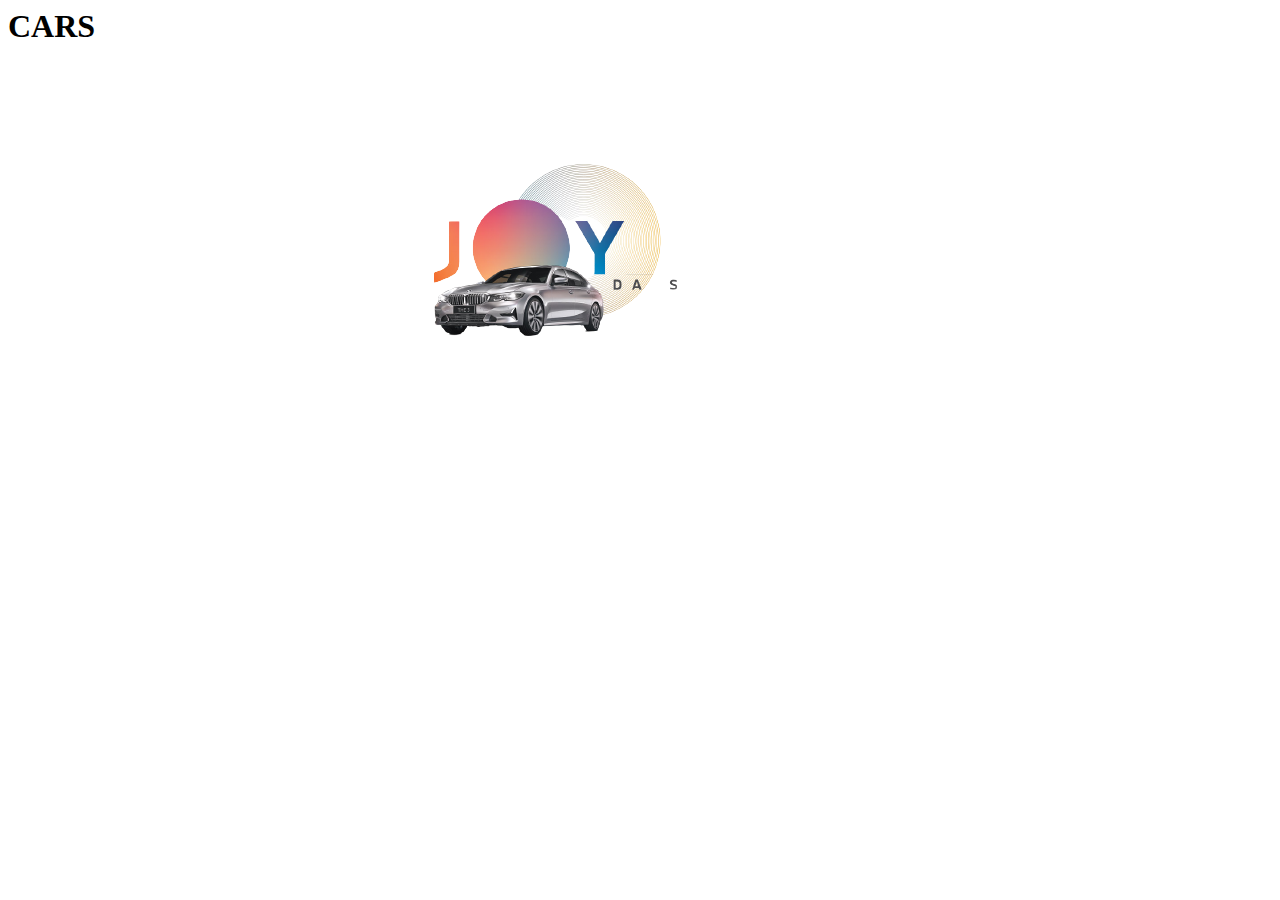
==== History.html @ ac3a408d "modified page title" ====
<html>
    <head>
        <title>HISTORYS</title>
        <link rel="stylesheet" type="text/css" href="history.css">
    </head>
     <body>
         <header>
             <h1>CARS</h1>
           <div class="img">
                  <div class="hero"><img src="image/image.png"></div>
             </div>
         </div>
        </header>
     </body>
</html>
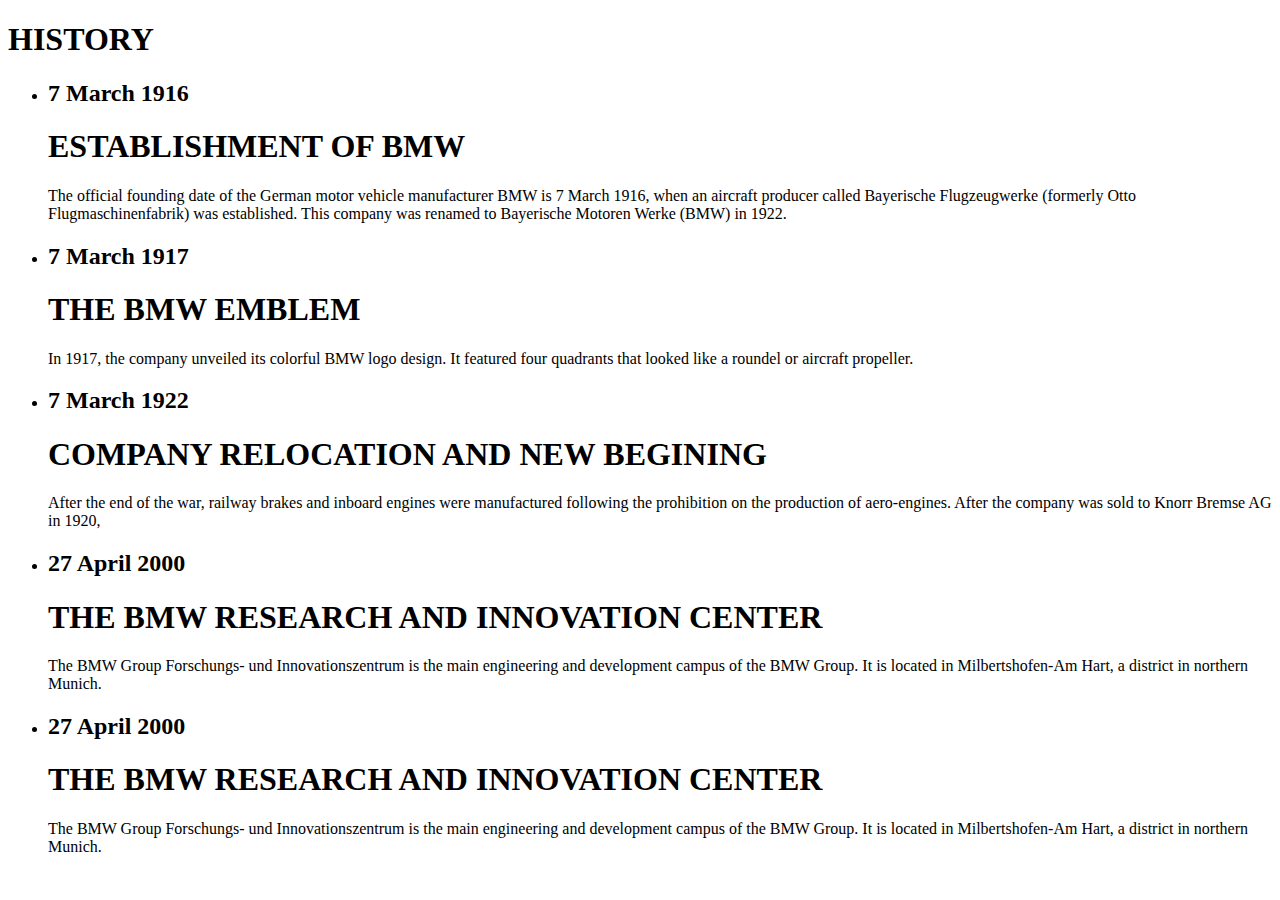
==== commit b19b9164: "modified page title" ====
--- a/History.html
+++ b/History.html
@@ -1,15 +1,73 @@
-<html>
-    <head>
-        <title>HISTORYS</title>
-        <link rel="stylesheet" type="text/css" href="history.css">
-    </head>
-     <body>
-         <header>
-             <h1>CARS</h1>
-           <div class="img">
-                  <div class="hero"><img src="image/image.png"></div>
-             </div>
-         </div>
-        </header>
-     </body>
+<!DOCTYPE html>
+<html lang="en">
+   <head>
+       <meta charset="UTF-8">
+       <meta name="viewport" content="width=device-width, initial-scale=1.0">
+       <link rel="stylesheet" href="history.css">
+       <title>HISTORY</title>
+   </head>
+   <body>
+       <div class="vimal"> 
+             <h1 class="raj">HISTORY</h1>
+             <div class="container">
+                 <div class="timeline">
+                     <ul>
+                         <li>
+                             <div class="timeline-content">
+                                 <h2 class="date"> 7 March 1916</h2>
+                                 <h1>ESTABLISHMENT OF BMW</h1>
+                                 <p>
+                                  The official founding date of the German motor vehicle manufacturer BMW is 7 March 1916,
+                                   when an aircraft producer called Bayerische Flugzeugwerke (formerly Otto Flugmaschinenfabrik)
+                                    was established. This company was renamed to Bayerische Motoren Werke (BMW) in 1922.
+                                 </p>
+                             </div>
+                         </li>
+                         <li>
+                          <div class="timeline-content">
+                            <h2 class="date"> 7 March 1917</h2>
+                              <h1>THE BMW EMBLEM</h1>
+                              <p>
+                                  In 1917, the company unveiled its colorful BMW logo design. It featured four quadrants that
+                                  looked like a roundel or aircraft propeller.
+                              </p>
+                          </div>
+                      </li>
+                      <li>
+                          <div class="timeline-content">
+                            <h2 class="date"> 7 March 1922</h2>
+                              <h1>COMPANY RELOCATION AND NEW BEGINING</h1>
+                              <p>
+                                  After the end of the war, railway brakes and inboard engines were manufactured following
+                                  the prohibition on the production of aero-engines. After the company was sold to Knorr Bremse
+                                  AG in 1920,
+                              </p>
+                          </div>
+                      </li>
+                      <li>
+                          <div class="timeline-content">
+                            <h2 class="date"> 27 April 2000</h2>
+                              <h1>THE BMW RESEARCH AND INNOVATION CENTER</h1>
+                              <p>
+                                  The BMW Group Forschungs- und Innovationszentrum is the main engineering and development campus
+                                  of the BMW Group. It is located in Milbertshofen-Am Hart, a district in northern Munich.
+                              </p>
+                          </div>
+                      </li>
+                      <li>
+                        <div class="timeline-content">
+                          <h2 class="date"> 27 April 2000</h2>
+                            <h1>THE BMW RESEARCH AND INNOVATION CENTER</h1>
+                            <p>
+                                The BMW Group Forschungs- und Innovationszentrum is the main engineering and development campus
+                                of the BMW Group. It is located in Milbertshofen-Am Hart, a district in northern Munich.
+                            </p>
+                        </div>
+                    </li>
+                     </ul>
+                 </div>
+             </div> 
+       </div>
+       
+   </body>
 </html>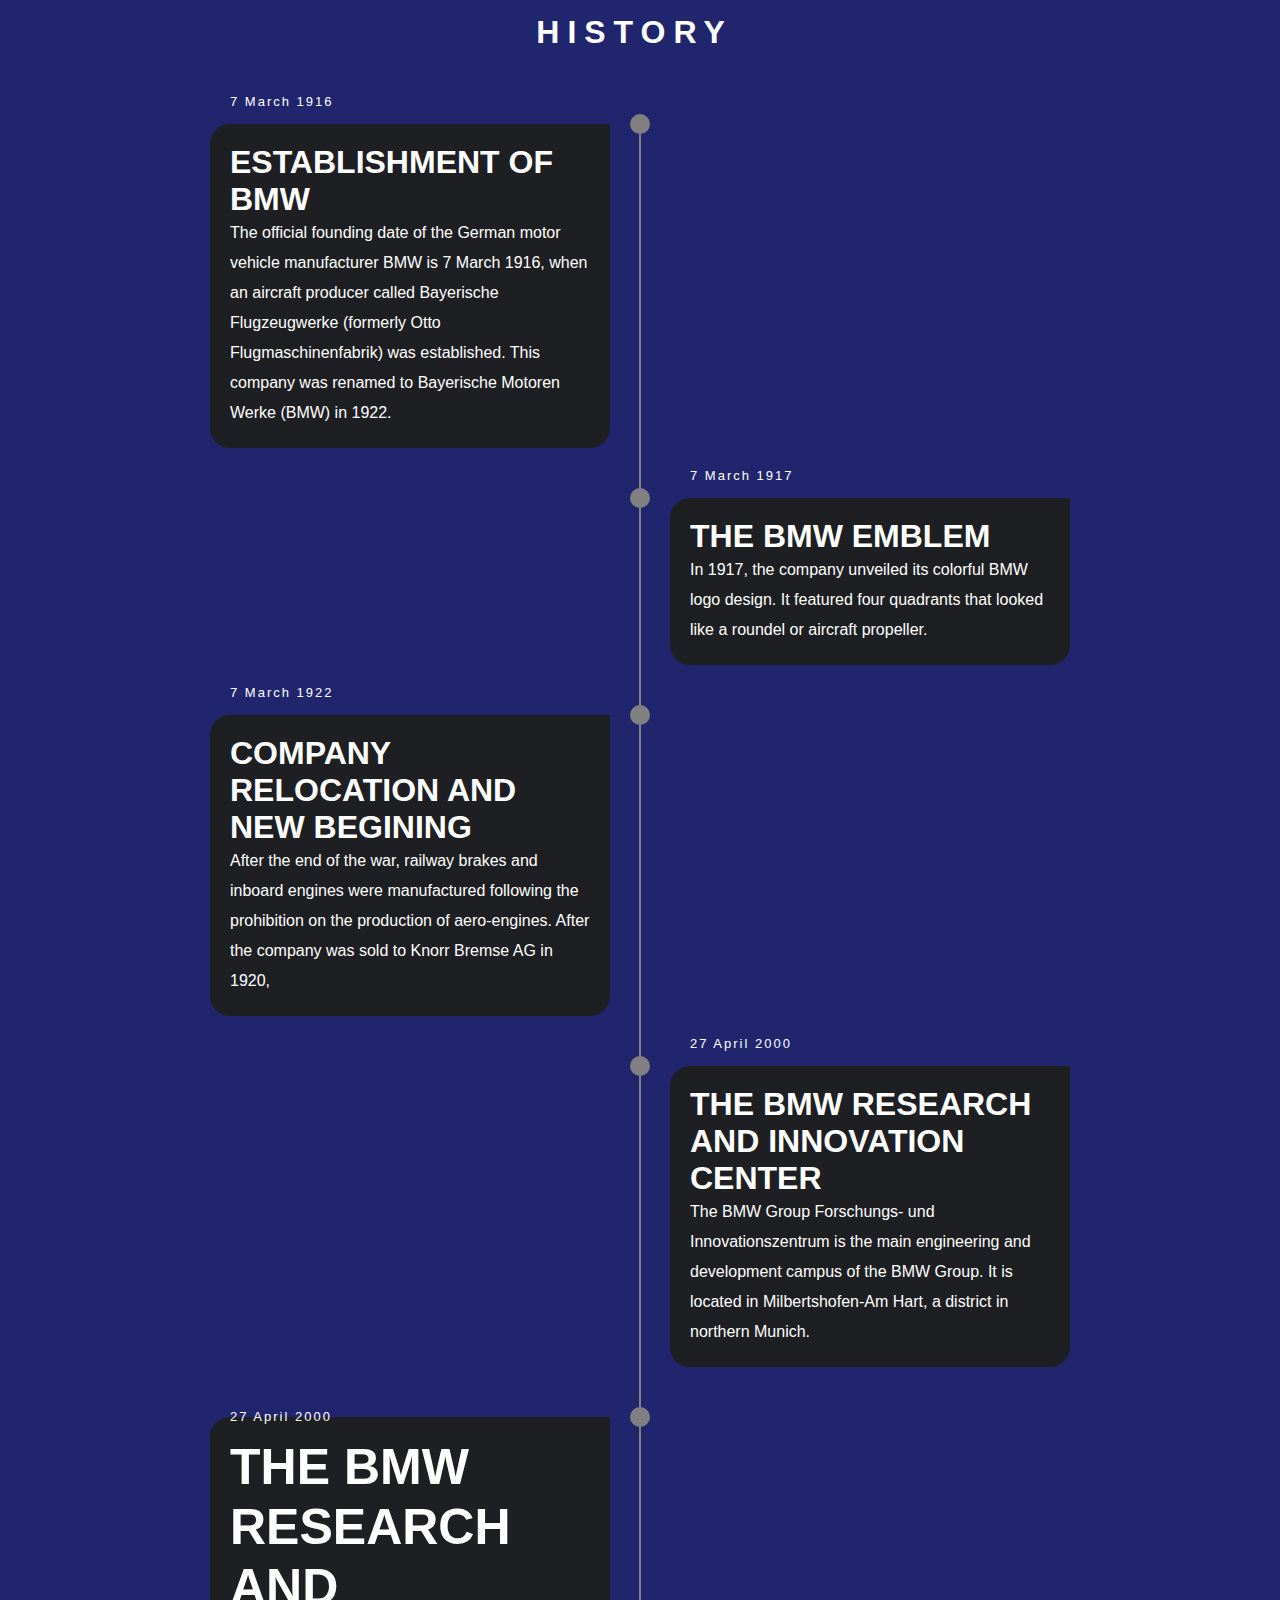
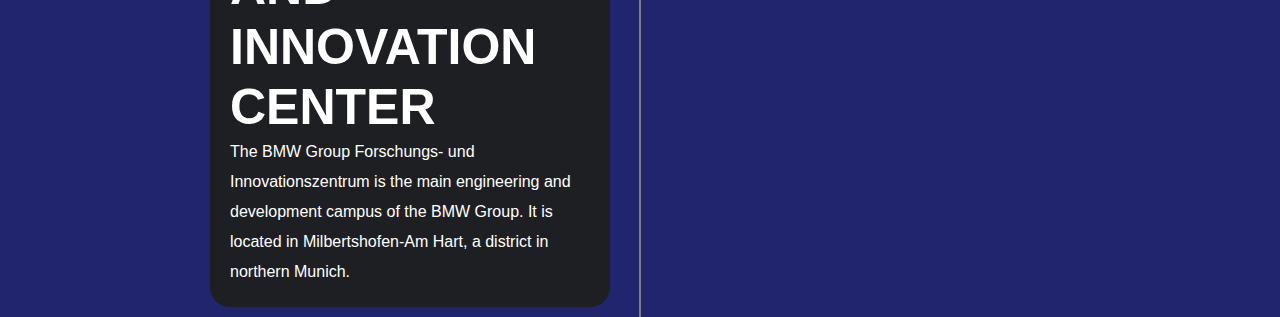
==== commit 564b6721: "modified page title" ====
--- a/History.html
+++ b/History.html
@@ -17,8 +17,8 @@
                                  <h2 class="date"> 7 March 1916</h2>
                                  <h1>ESTABLISHMENT OF BMW</h1>
                                  <p>
-                                  The official founding date of the German motor vehicle manufacturer BMW is 7 March 1916,
-                                   when an aircraft producer called Bayerische Flugzeugwerke (formerly Otto Flugmaschinenfabrik)
+                                    The official founding date of the German motor vehicle manufacturer BMW is 7 March 1916,
+                                    when an aircraft producer called Bayerische Flugzeugwerke (formerly Otto Flugmaschinenfabrik)
                                     was established. This company was renamed to Bayerische Motoren Werke (BMW) in 1922.
                                  </p>
                              </div>
--- a/history.css
+++ b/history.css
@@ -0,0 +1,128 @@
+@import url('http://fonts.googleapis .com/css2?family=Montserrat:wght@300;400;500;600;700;800;900;display=swap');
+*{
+    margin: 0;
+    padding: 0;
+    box-sizing: border-box;
+}
+html{
+    font-family: 'montserrat',sans-serif;
+    color: #fff;
+}
+body{
+    width: 100%;
+    height: 100vh;
+    background-color: #21256e;
+}
+.vimal{
+    width: 100%;
+    height: 100%;
+
+}
+ .raj{
+    text-align: center;
+    font-weight: bold;
+    letter-spacing: 8px;
+    padding: 14px 15px 73px 4px;
+
+}
+.hero{
+    color: #fff;
+}
+.container{
+    min-height: 100vh;
+    width: 100%;
+    display: flex;
+    align-items: center;
+    justify-content: center;
+    background-color: #21256e;
+}
+.timeline{
+    width: 80%;
+    height: auto;
+    max-width: 800px;
+    margin: 0 auto;
+    position: relative;
+}
+.timeline ul{
+    list-style: none;
+}
+.timeline ul li{
+    padding: 20px;
+    background-color: #1e1f22;
+    color: #fff;
+    border-radius: 10px;
+    margin-bottom: 20px;
+}
+.timeline ul li:last-child{
+    margin-bottom: 0;
+}
+.timeline ul li:last-child{
+    font-size: 25px;
+    font-weight: 500;
+    line-height: 60px;
+    margin-bottom: 10px;
+}
+.timeline-content p{
+    font-size: 16px;
+    line-height: 30px;
+    font-weight: 300;
+}
+
+.timeline-content .date{
+    font-size: 13px;
+    font-weight: 300;
+    margin-bottom: 10px;
+    letter-spacing: 2px;
+}
+@media only screen and (min-width: 768px) {
+    .timeline::before{
+        content:'';
+        position: absolute;
+        height: 100%;
+        width: 2px;
+        left: 50%;
+        transform: translate(-50%);
+        background-color: gray;
+    }
+    .timeline ul li {
+        width: 50%;
+        margin-bottom: 50px;
+        position: relative;
+    }
+    .timeline ul li:nth-child(odd){
+        float: left;
+        clear: right;
+        transform: translate(-30px);
+        border-radius: 20px 0px 20px 20px;
+    }
+    .timeline ul li:nth-child(even){
+         float: right;
+         clear: left;
+         transform: translate(30px);
+         border-radius: 20px 0px 20px 20px;
+    }
+    .timeline ul li::after {
+        content: '';
+        position: absolute;
+        height: 20px;
+        width: 20px;
+        background-color: gray;
+        border-radius: 50%;
+        top: 0;
+    }
+    .timeline ul li:nth-child(odd)::after {
+        transform: translate(50%, -50%);
+        right: -30px;
+    }
+    .timeline ul li:nth-child(even)::after {
+        transform: translate(-50%, -50%);
+        left: -30px;
+    }
+    .timeline ul li:hover:after {
+         background-color: aqua ;
+    }
+   .timeline-content .date{
+       position: absolute;
+       top:-30px
+   }
+}